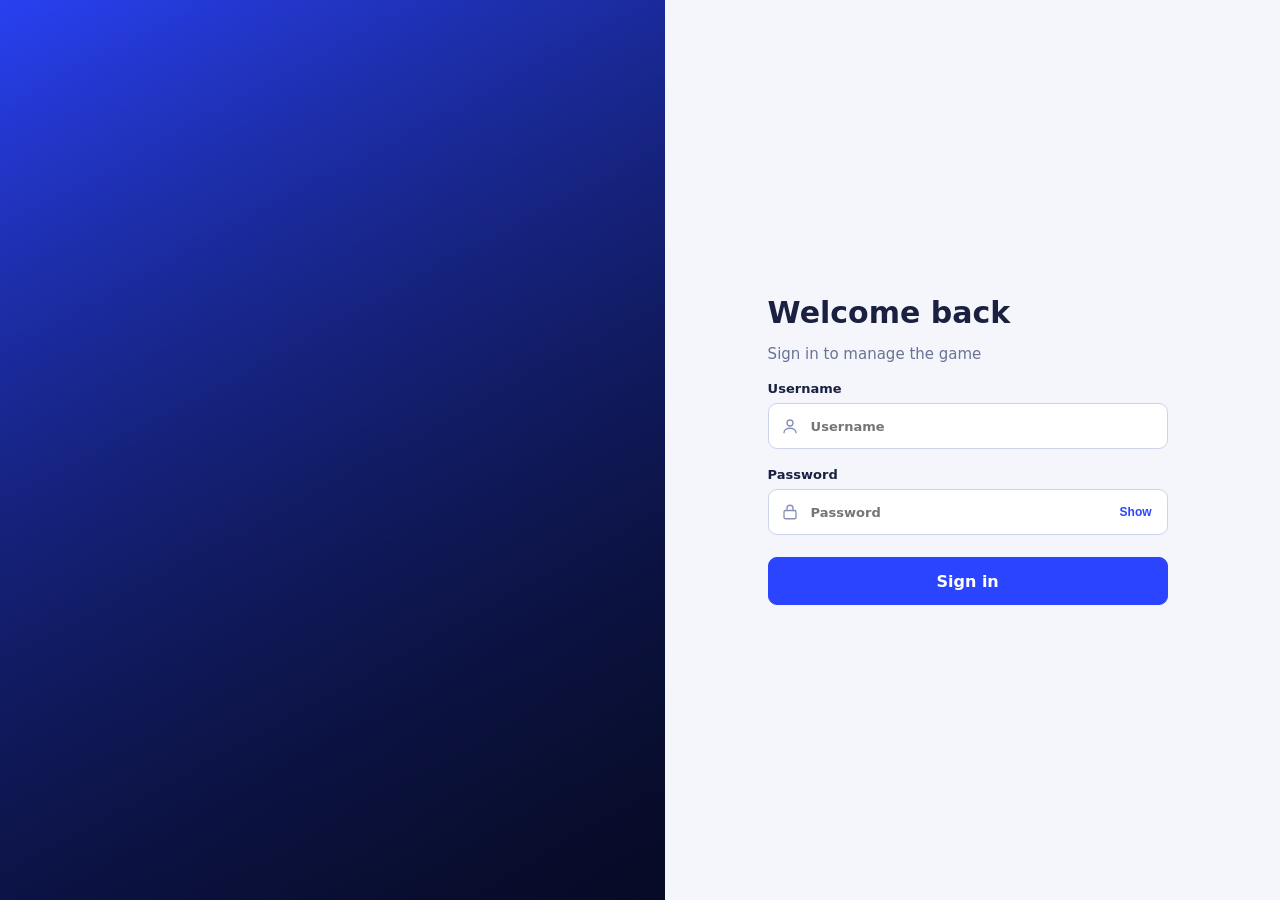
==== static/admin/index.html @ 200367bf "First Push" ====
<!doctype html>
<html lang="en">
<head>
<meta charset="utf-8">
<meta name="viewport" content="width=device-width, initial-scale=1">
<title>Admin</title>
<link rel="icon" id="favicon" href="data:,">
<link rel="stylesheet" href="admin.css">
</head>
<body>
<div id="login" class="login split" hidden>
  <aside class="login-brand">
    <div class="lb-top"><img id="loginLogo" alt="" hidden><span id="loginBrandName"></span></div>
    <div class="lb-mid">
      <h2 id="loginClient"></h2>
      <ul id="loginFeatures"></ul>
    </div>
    <div class="lb-foot" id="loginFooter"></div>
  </aside>
  <main class="login-main">
    <form id="loginForm" class="login-card" autocomplete="on">
      <img id="loginLogoSmall" alt="" hidden>
      <h1 id="loginTitle">Welcome back</h1>
      <p class="muted" id="loginSub">Sign in to manage the game</p>
      <label>Username
        <span class="inp"><svg viewBox="0 0 24 24" width="18" height="18" fill="none" stroke="currentColor" stroke-width="1.8" stroke-linecap="round" stroke-linejoin="round"><circle cx="12" cy="8" r="4"/><path d="M4 21c0-4 4-6 8-6s8 2 8 6"/></svg>
        <input name="username" autocomplete="username" required autofocus placeholder="Username"></span></label>
      <label>Password
        <span class="inp"><svg viewBox="0 0 24 24" width="18" height="18" fill="none" stroke="currentColor" stroke-width="1.8" stroke-linecap="round" stroke-linejoin="round"><rect x="4" y="10" width="16" height="11" rx="2"/><path d="M8 10V7a4 4 0 0 1 8 0v3"/></svg>
        <input name="password" type="password" autocomplete="current-password" required placeholder="Password">
        <button type="button" id="pwToggle" class="eye" aria-label="Show password" tabindex="-1">Show</button></span></label>
      <div id="capsHint" class="hint" hidden>Caps Lock is on</div>
      <div id="loginError" class="error" hidden></div>
      <button class="btn primary big" type="submit" id="loginBtn">Sign in</button>
      <div class="login-foot-small" id="loginFooterSmall"></div>
    </form>
  </main>
</div>

<div id="app" hidden>
  <aside id="sidebar">
    <div class="brand"><img id="brandLogo" alt="" hidden><span id="brandName">Admin</span></div>
    <nav id="nav"></nav>
    <div class="side-foot">
      <div id="who" class="muted"></div>
      <button class="btn small ghost" id="pwBtn" type="button">Change password</button>
      <button class="btn small ghost" id="logoutBtn" type="button">Sign out</button>
      <a class="btn small ghost" href="/game/" target="_blank" rel="noopener">Open game ↗</a>
    </div>
  </aside>
  <main id="main"></main>
</div>

<div id="modalRoot"></div>
<div id="toasts"></div>
<script src="core.js"></script>
<script src="pages-content.js"></script>
<script src="pages-brand.js"></script>
<script src="pages-system.js"></script>
<script src="boot.js"></script>
</body>
</html>
---- static/admin/admin.css ----
:root { --primary:#2b44ff; --bg:#f4f6fb; --panel:#fff; --text:#1a2040; --muted:#6a7394; --line:#e3e7f3; --ok:#12a150; --warn:#d98200; --bad:#d6304a;
  --radius:12px; font-family:'Inter','Segoe UI',system-ui,-apple-system,Arial,sans-serif; }
* { box-sizing:border-box; }
html, body { margin:0; background:var(--bg); color:var(--text); font-size:15px; }
[hidden] { display:none !important; }
h1,h2,h3 { margin:0 0 .5em; } h1 { font-size:24px; } h2 { font-size:19px; } h3 { font-size:16px; }
a { color:var(--primary); }
.muted { color:var(--muted); } .error { color:var(--bad); background:#fdecef; padding:8px 12px; border-radius:8px; margin:8px 0; white-space:pre-line; }
.ok-text { color:var(--ok); } .warn-text { color:var(--warn); }


#app { display:flex; min-height:100vh; }
#sidebar { width:230px; background:#0f1536; color:#dfe4ff; display:flex; flex-direction:column; position:sticky; top:0; height:100vh; flex-shrink:0; }
.brand { padding:20px 18px; font-weight:800; font-size:17px; display:flex; gap:10px; align-items:center; } .brand img { max-height:34px; max-width:60px; }
#nav { flex:1; overflow:auto; padding:0 10px; }
#nav a { display:block; padding:10px 12px; border-radius:9px; color:#c3caf5; text-decoration:none; margin-bottom:2px; cursor:pointer; }
#nav a:hover { background:rgba(255,255,255,.07); } #nav a.on { background:var(--primary); color:#fff; font-weight:600; }
.side-foot { padding:14px; display:flex; flex-direction:column; gap:8px; font-size:13px; } .side-foot .btn { text-align:center; }
#main { flex:1; padding:28px 34px 60px; min-width:0; max-width:1500px; }

.panel { background:var(--panel); border-radius:var(--radius); padding:20px; box-shadow:0 1px 3px rgba(20,30,80,.06); margin-bottom:20px; }
.row { display:flex; gap:14px; flex-wrap:wrap; align-items:center; } .row.end { justify-content:flex-end; } .grow { flex:1; }
.head { display:flex; justify-content:space-between; align-items:center; gap:12px; flex-wrap:wrap; margin-bottom:18px; }
.grid2 { display:grid; grid-template-columns:1fr 1fr; gap:14px 20px; } .grid3 { display:grid; grid-template-columns:repeat(3,1fr); gap:14px 20px; }
.grid4 { display:grid; grid-template-columns:repeat(4,1fr); gap:14px 20px; }
@media (max-width:1000px) { .grid2,.grid3,.grid4 { grid-template-columns:1fr; } #sidebar { width:64px; } #sidebar .brand span, .side-foot { display:none; } #nav a { padding:10px 6px; font-size:11px; } }
@media (max-width:700px) { #app { flex-direction:column; } #sidebar { width:100%; height:auto; position:static; } #nav { display:flex; overflow:auto; } #main { padding:16px; } }

label.f { display:block; font-weight:600; font-size:13px; } label.f > span { display:block; margin-bottom:5px; color:var(--muted); font-weight:600; }
label.f small { display:block; color:var(--muted); font-weight:400; margin-top:4px; }
input, select, textarea { width:100%; padding:9px 11px; border:1px solid #cdd3ea; border-radius:9px; font:inherit; background:#fff; color:var(--text); }
input:focus, select:focus, textarea:focus { outline:2px solid color-mix(in srgb,var(--primary) 35%,transparent); border-color:var(--primary); }
input[type=checkbox], input[type=radio] { width:auto; } input[type=color] { padding:2px; height:38px; width:64px; } input[type=range] { padding:0; }
textarea { min-height:80px; resize:vertical; } .rtl { direction:rtl; text-align:right; }
.check { display:flex; gap:8px; align-items:center; font-weight:600; font-size:14px; }

.btn { display:inline-block; border:1px solid #cdd3ea; background:#fff; color:var(--text); padding:9px 16px; border-radius:9px; cursor:pointer; font:inherit; font-weight:600; text-decoration:none; }
.btn:hover { background:#f0f3ff; } .btn.primary { background:var(--primary); border-color:var(--primary); color:#fff; } .btn.primary:hover { filter:brightness(1.08); }
.btn.danger { color:var(--bad); border-color:#f1c2cb; } .btn.danger:hover { background:#fdecef; } .btn.small { padding:5px 10px; font-size:13px; }
.btn.ghost { background:transparent; border-color:rgba(255,255,255,.2); color:#dfe4ff; } .btn.ghost:hover { background:rgba(255,255,255,.08); }
.btn[disabled] { opacity:.5; cursor:not-allowed; }

table { width:100%; border-collapse:collapse; } th, td { text-align:left; padding:10px 10px; border-bottom:1px solid var(--line); vertical-align:middle; }
th { font-size:12px; text-transform:uppercase; letter-spacing:.04em; color:var(--muted); white-space:nowrap; } th.sort { cursor:pointer; } th.sort:hover { color:var(--primary); }
tr:hover td { background:#fafbff; } .tbl-wrap { overflow-x:auto; } td .thumb { width:56px; height:42px; object-fit:contain; background:#eef1fb; border-radius:6px; display:block; }
td.actions { white-space:nowrap; text-align:right; } td.actions .btn { margin-left:4px; }
.badge { display:inline-block; padding:2px 10px; border-radius:20px; font-size:12px; font-weight:700; background:#e9ecf8; color:#3b4470; }
.badge.published,.badge.ok { background:#d8f5e5; color:#0b6b36; } .badge.draft { background:#fff0d1; color:#8a5a00; } .badge.unpublished,.badge.off { background:#e8e9ef; color:#555b78; }
.badge.bad { background:#fdecef; color:var(--bad); } .badge.sim { background:#ece4ff; color:#5a35c4; }
.pager { display:flex; gap:10px; align-items:center; justify-content:flex-end; margin-top:14px; }

.cards { display:grid; grid-template-columns:repeat(auto-fill,minmax(220px,1fr)); gap:16px; }
.card { background:var(--panel); border-radius:var(--radius); padding:14px; box-shadow:0 1px 3px rgba(20,30,80,.08); display:flex; flex-direction:column; gap:8px; }
.card .img { height:130px; background:#eef1fb; border-radius:9px; display:flex; align-items:center; justify-content:center; overflow:hidden; } .card .img img { max-width:100%; max-height:100%; object-fit:contain; }
.stat { background:var(--panel); border-radius:var(--radius); padding:18px; box-shadow:0 1px 3px rgba(20,30,80,.06); } .stat b { display:block; font-size:30px; margin-top:4px; } .stat span { color:var(--muted); font-size:13px; font-weight:600; }

#modalRoot .overlay { position:fixed; inset:0; background:rgba(10,15,40,.55); display:flex; align-items:flex-start; justify-content:center; padding:4vh 16px; overflow:auto; z-index:100; }
.modal { background:var(--panel); border-radius:16px; width:min(var(--w,820px),100%); box-shadow:0 20px 70px rgba(0,0,0,.35); }
.modal > header { padding:18px 22px; border-bottom:1px solid var(--line); display:flex; justify-content:space-between; align-items:center; } .modal > header h2 { margin:0; }
.modal > .body { padding:22px; } .modal > footer { padding:14px 22px; border-top:1px solid var(--line); display:flex; gap:10px; justify-content:flex-end; flex-wrap:wrap; }
.x { background:none; border:0; font-size:26px; cursor:pointer; color:var(--muted); line-height:1; }
#toasts { position:fixed; bottom:20px; right:20px; display:flex; flex-direction:column; gap:10px; z-index:300; }
.toast { background:#1a2040; color:#fff; padding:12px 18px; border-radius:10px; box-shadow:0 8px 30px rgba(0,0,0,.3); max-width:420px; white-space:pre-line; } .toast.bad { background:var(--bad); } .toast.ok { background:var(--ok); }

.pick { display:flex; gap:12px; align-items:center; } .pick .pv { width:96px; height:72px; background:#eef1fb; border-radius:9px; display:flex; align-items:center; justify-content:center; overflow:hidden; border:1px dashed #b7c0e6; } .pv img { max-width:100%; max-height:100%; object-fit:contain; }
.opt-row { display:grid; grid-template-columns:30px 1fr 1fr 34px; gap:10px; align-items:center; margin-bottom:8px; }
.sw { display:inline-block; width:18px; height:18px; border-radius:50%; border:1px solid rgba(0,0,0,.15); margin-right:3px; vertical-align:middle; }
.tabs { display:flex; gap:6px; margin-bottom:16px; flex-wrap:wrap; } .tabs a { padding:8px 16px; border-radius:20px; background:#e9ecf8; cursor:pointer; font-weight:600; font-size:14px; } .tabs a.on { background:var(--primary); color:#fff; }
.kv { display:grid; grid-template-columns:200px 1fr; gap:8px 14px; font-size:14px; } .kv dt { color:var(--muted); font-weight:600; } .kv dd { margin:0; }
.picker-grid { display:grid; grid-template-columns:repeat(auto-fill,minmax(130px,1fr)); gap:10px; max-height:55vh; overflow:auto; }
.picker-grid .it { border:2px solid transparent; border-radius:10px; background:#eef1fb; padding:6px; cursor:pointer; height:110px; display:flex; align-items:center; justify-content:center; } .picker-grid .it:hover { border-color:var(--primary); } .picker-grid img { max-width:100%; max-height:100%; object-fit:contain; }

/* theme editor */
.theme-layout { display:grid; grid-template-columns:minmax(0,1fr) 360px; gap:22px; } @media (max-width:1100px) { .theme-layout { grid-template-columns:1fr; } }
.swatch-grid { display:grid; grid-template-columns:repeat(auto-fill,minmax(210px,1fr)); gap:10px 16px; } .swatch-grid label { display:flex; align-items:center; gap:10px; font-size:13px; font-weight:600; }
.tprev { position:sticky; top:12px; border-radius:14px; overflow:hidden; aspect-ratio:16/10; padding:14px; display:flex; flex-direction:column; align-items:center; gap:8px; color:var(--p-text); font-size:12px; }
.tprev .t { font-weight:800; font-size:20px; color:var(--p-title); } .tprev .line { width:70px; height:3px; background:var(--p-line); border-radius:2px; }
.tprev .c { background:var(--p-card); width:34%; height:16%; } .tprev .b { color:var(--p-btntext); background:var(--p-btn); width:70%; padding:5px; text-align:center; font-weight:700; } .tprev .b.sel { box-shadow:0 0 0 3px var(--p-sel); }
.tprev .burst { background:var(--p-burst); color:var(--p-bursttext); font-weight:800; padding:6px 16px; clip-path:polygon(50% 0,60% 12%,75% 4%,78% 20%,95% 20%,88% 36%,100% 50%,88% 64%,95% 80%,78% 80%,75% 96%,60% 88%,50% 100%,40% 88%,25% 96%,22% 80%,5% 80%,12% 64%,0 50%,12% 36%,5% 20%,22% 20%,25% 4%,40% 12%); text-align:center; }
.tprev .row2 { display:flex; gap:6px; width:100%; justify-content:center; } .tprev .ok,.tprev .no { padding:3px 10px; color:#fff; font-weight:700; font-size:11px; }
.diag { background:#0b1030; border-radius:12px; width:100%; height:420px; display:block; }
.sim-screen { background:#0d1445; border:2px solid #4457d6; border-radius:8px; aspect-ratio:16/9; width:100%; max-width:480px; position:relative; cursor:crosshair; } .sim-screen .dot { position:absolute; width:14px; height:14px; margin:-7px; border-radius:50%; background:#ffd814; pointer-events:none; }

/* ---- cards: consistent heights and aligned action buttons */
.cards { grid-template-columns:repeat(auto-fill,minmax(250px,1fr)); align-items:stretch; }
.card { gap:10px; } .card-title { min-height:44px; }
.card-actions { display:grid; grid-template-columns:1fr 1fr; gap:8px; margin-top:auto; padding-top:4px; }
.card-actions .btn { width:100%; text-align:center; display:inline-flex; align-items:center; justify-content:center; margin:0; }
.card-actions .wide { grid-column:1 / -1; }
.row.tight { gap:6px; }
/* ---- tables */
.qtable { table-layout:auto; } .qtable td { vertical-align:middle; }
.qcell { display:flex; gap:12px; align-items:center; min-width:260px; } .qt { line-height:1.35; }
.thumb.text { display:flex; align-items:center; justify-content:center; font-weight:800; color:var(--muted); width:56px; height:42px; background:#eef1fb; border-radius:6px; flex-shrink:0; }
td .thumb { flex-shrink:0; }
.small { font-size:12px; } .nowrap { white-space:nowrap; }
td.actions { text-align:right; white-space:nowrap; width:1%; } .btn-row { display:inline-flex; gap:6px; align-items:center; justify-content:flex-end; }
.menu { position:relative; display:inline-block; } .menu-list { position:absolute; right:0; top:calc(100% + 4px); background:#fff; border:1px solid var(--line); border-radius:10px; box-shadow:0 10px 30px rgba(20,30,80,.2); min-width:160px; z-index:50; padding:4px; display:flex; flex-direction:column; }
.menu-list[hidden] { display:none; } .menu-list > * { text-align:left; padding:8px 12px; border:0; background:none; border-radius:7px; font:inherit; color:var(--text); cursor:pointer; text-decoration:none; }
.menu-list > *:hover { background:#f0f3ff; } .menu-list .danger { color:var(--bad); }
.help { background:#eef2ff; border:1px solid #d6defc; color:#2a3566; padding:12px 16px; border-radius:10px; margin:0 0 18px; line-height:1.5; }
details.adv { margin-top:14px; border:1px solid var(--line); border-radius:10px; padding:10px 14px; } details.adv summary { cursor:pointer; font-weight:600; color:var(--muted); } details.adv textarea { font-family:ui-monospace,Consolas,monospace; margin-top:6px; }

/* ---- sidebar redesign */
#sidebar { background:linear-gradient(180deg,#0f1536 0%,#0a0f2c 100%); width:250px; }
.brand { padding:22px 20px 18px; font-size:16px; letter-spacing:.2px; border-bottom:1px solid rgba(255,255,255,.07); margin-bottom:10px; }
#nav { padding:6px 12px; }
.nav-group { margin:18px 10px 6px; font-size:11px; font-weight:700; letter-spacing:.09em; text-transform:uppercase; color:#6d78b8; }
#nav a { display:flex; align-items:center; gap:12px; padding:10px 12px; border-radius:10px; color:#b9c1ee; margin-bottom:2px; font-size:14.5px; position:relative; transition:background .15s,color .15s; }
#nav a .ico { display:inline-flex; color:#7f8ad0; } #nav a:hover { background:rgba(255,255,255,.06); color:#fff; } #nav a:hover .ico { color:#fff; }
#nav a.on { background:linear-gradient(90deg,color-mix(in srgb,var(--primary) 85%,#000),var(--primary)); color:#fff; font-weight:600; box-shadow:0 6px 18px color-mix(in srgb,var(--primary) 40%,transparent); } #nav a.on .ico { color:#fff; }
#nav a:focus-visible { outline:2px solid #fff; outline-offset:1px; }
.side-foot { border-top:1px solid rgba(255,255,255,.07); padding:14px 16px 16px; gap:6px; flex-direction:row; flex-wrap:wrap; align-items:center; }
#who { width:100%; margin-bottom:4px; color:#8f9ad8; font-size:12.5px; } .side-foot .btn { flex:1 1 auto; width:auto; padding:6px 10px; }
@media (max-width:1000px) { #sidebar { width:70px; } #nav a span:not(.ico) { display:none; } #nav a { justify-content:center; } .nav-group { display:none; } }
/* ---- dashboard */
.stat-grid { display:grid; grid-template-columns:repeat(auto-fit,minmax(220px,1fr)); gap:16px; margin-bottom:20px; }
.stat-card { background:var(--panel); border-radius:14px; padding:18px; display:flex; gap:16px; align-items:center; box-shadow:0 1px 3px rgba(20,30,80,.06); border:1px solid var(--line); }
.stat-card b { display:block; font-size:30px; line-height:1.15; margin:2px 0; } .stat-label { color:var(--muted); font-size:13px; font-weight:600; } .stat-sub { color:var(--muted); font-size:12.5px; }
.stat-ico { width:48px; height:48px; border-radius:13px; display:flex; align-items:center; justify-content:center; flex-shrink:0; }
.stat-card.blue .stat-ico { background:#e6ebff; color:#2b44ff; } .stat-card.green .stat-ico { background:#dcf6e8; color:#12a150; } .stat-card.amber .stat-ico { background:#fff0d1; color:#c77700; } .stat-card.violet .stat-ico { background:#ece4ff; color:#6a3fe0; }
.dash-grid { display:grid; grid-template-columns:3fr 2fr; gap:20px; margin-bottom:0; } @media (max-width:1100px) { .dash-grid { grid-template-columns:1fr; } }
.bars { display:flex; align-items:flex-end; gap:10px; height:170px; padding-top:10px; } .bar { flex:1; height:100%; display:flex; flex-direction:column; justify-content:flex-end; align-items:center; gap:6px; }
.bar i { display:block; width:100%; max-width:38px; border-radius:8px 8px 3px 3px; background:linear-gradient(180deg,var(--primary),color-mix(in srgb,var(--primary) 55%,#fff)); min-height:6px; } .bar span { font-size:11px; color:var(--muted); }
.meter-row { padding:10px 0; border-bottom:1px solid var(--line); } .meter-row:last-child { border:0; } .meter-top { display:flex; justify-content:space-between; gap:12px; margin-bottom:6px; }
.meter { height:8px; background:#e9ecf8; border-radius:6px; overflow:hidden; margin-bottom:4px; } .meter i { display:block; height:100%; background:linear-gradient(90deg,#ff6b81,#ffb020 50%,#19c37d); background-size:200px 100%; border-radius:6px; }
.checklist { display:flex; flex-direction:column; gap:8px; } .check-item { display:flex; gap:12px; align-items:center; padding:10px 12px; border:1px solid var(--line); border-radius:10px; cursor:pointer; color:var(--text); text-decoration:none; } .check-item:hover { background:#f6f8ff; }
.tick { width:22px; height:22px; border-radius:50%; border:2px solid #c3cae8; display:inline-flex; align-items:center; justify-content:center; font-size:13px; color:#fff; flex-shrink:0; } .check-item.done .tick { background:var(--ok); border-color:var(--ok); } .check-item.done { color:var(--muted); }
.card { border:1px solid var(--line); transition:box-shadow .15s, transform .15s; } .card:hover { box-shadow:0 8px 24px rgba(20,30,80,.12); transform:translateY(-2px); }
.tick.na { border-color:transparent; color:var(--muted); font-size:20px; }

/* ---- scrollbars: slim, rounded, theme-aware */
* { scrollbar-width:thin; scrollbar-color:#c3cae8 transparent; }
*::-webkit-scrollbar { width:10px; height:10px; } *::-webkit-scrollbar-track { background:transparent; }
*::-webkit-scrollbar-thumb { background:#c3cae8; border-radius:10px; border:3px solid transparent; background-clip:content-box; }
*::-webkit-scrollbar-thumb:hover { background:var(--primary); background-clip:content-box; border:3px solid transparent; }
*::-webkit-scrollbar-corner { background:transparent; }
#nav { scrollbar-color:rgba(255,255,255,.22) transparent; overflow-y:auto; overflow-x:hidden; }
#nav::-webkit-scrollbar { width:8px; } #nav::-webkit-scrollbar-thumb { background:rgba(255,255,255,.2); border:2px solid transparent; background-clip:content-box; }
#nav::-webkit-scrollbar-thumb:hover { background:rgba(255,255,255,.45); background-clip:content-box; border:2px solid transparent; }
html { scrollbar-gutter:stable; }

/* ---- login screen ---- */
.login { --l1:var(--primary); --l2:#0b1238; min-height:100vh; display:grid; grid-template-columns:minmax(0,1.1fr) minmax(0,1fr); background:var(--panel); }
.login[hidden] { display:none; }
.login-brand { position:relative; overflow:hidden; color:#fff; padding:44px 52px; display:flex; flex-direction:column; justify-content:space-between;
  background:linear-gradient(145deg,var(--l1),var(--l2)); }
.login-brand::before { content:""; position:absolute; inset:0; background:var(--lbg,none) center/cover no-repeat; opacity:.55; }
.login-brand::after { content:""; position:absolute; inset:0; background:linear-gradient(160deg,rgba(0,0,0,.05),rgba(5,8,30,.72)); }
.login-brand > * { position:relative; z-index:1; }
.lb-top { display:flex; align-items:center; gap:14px; font-size:20px; font-weight:800; letter-spacing:.2px; }
.lb-top img { max-height:48px; max-width:160px; }
.lb-mid h2 { font-size:38px; line-height:1.15; margin:0 0 26px; font-weight:800; max-width:15ch; }
.lb-mid ul { list-style:none; margin:0; padding:0; display:grid; gap:14px; }
.lb-mid li { display:flex; align-items:center; gap:12px; font-size:16px; opacity:.95; }
.lb-mid li::before { content:"✓"; flex:none; width:26px; height:26px; border-radius:50%; background:rgba(255,255,255,.18); display:grid; place-items:center; font-size:14px; font-weight:700; }
.lb-foot { font-size:13px; opacity:.75; }
.login-main { display:flex; align-items:center; justify-content:center; padding:32px 24px; background:var(--bg,#f4f6fb); }
.login-card { width:min(400px,100%); }
.login-card h1 { font-size:30px; margin:0 0 6px; }
.login-card > img { max-height:52px; margin-bottom:18px; }
.login-card label { display:block; margin:18px 0 0; font-weight:600; font-size:13px; }
.login-card .inp { position:relative; display:flex; align-items:center; margin-top:7px; }
.login-card .inp svg { position:absolute; left:13px; color:#8892b8; pointer-events:none; }
.login-card .inp input { margin:0; padding-left:42px; height:46px; padding-right:62px; }
.login-card .eye { position:absolute; right:8px; background:none; border:0; color:var(--primary); font-weight:700; font-size:12px; cursor:pointer; padding:6px 8px; border-radius:8px; }
.login-card .eye:hover { background:rgba(0,0,0,.05); }
.login-card .hint { margin-top:8px; font-size:12px; color:#b36b00; }
.login-card .error { margin-top:14px; }
.login-card .big { width:100%; height:48px; margin-top:22px; font-size:16px; justify-content:center; }
.login-card .big[disabled] { opacity:.7; cursor:progress; }
.login-foot-small { margin-top:22px; text-align:center; font-size:12px; color:#8892b8; }
/* centered variant: full-bleed brand backdrop with a floating card */
.login.centered { display:flex; align-items:center; justify-content:center; padding:24px; position:relative; background:linear-gradient(145deg,var(--l1),var(--l2)); }
.login.centered::before { content:""; position:absolute; inset:0; background:var(--lbg,none) center/cover no-repeat; opacity:.6; }
.login.centered .login-brand { display:none; }
.login.centered .login-main { position:relative; background:var(--panel); border-radius:22px; padding:38px 34px; box-shadow:0 30px 80px rgba(0,0,0,.35); width:min(440px,100%); }
@media (max-width:860px) { .login.split { grid-template-columns:1fr; } .login.split .login-brand { display:none; } }
@media (min-width:861px) { .login.split #loginLogoSmall { display:none; } }
@media (min-width:861px) { .login.split .login-foot-small { display:none; } }
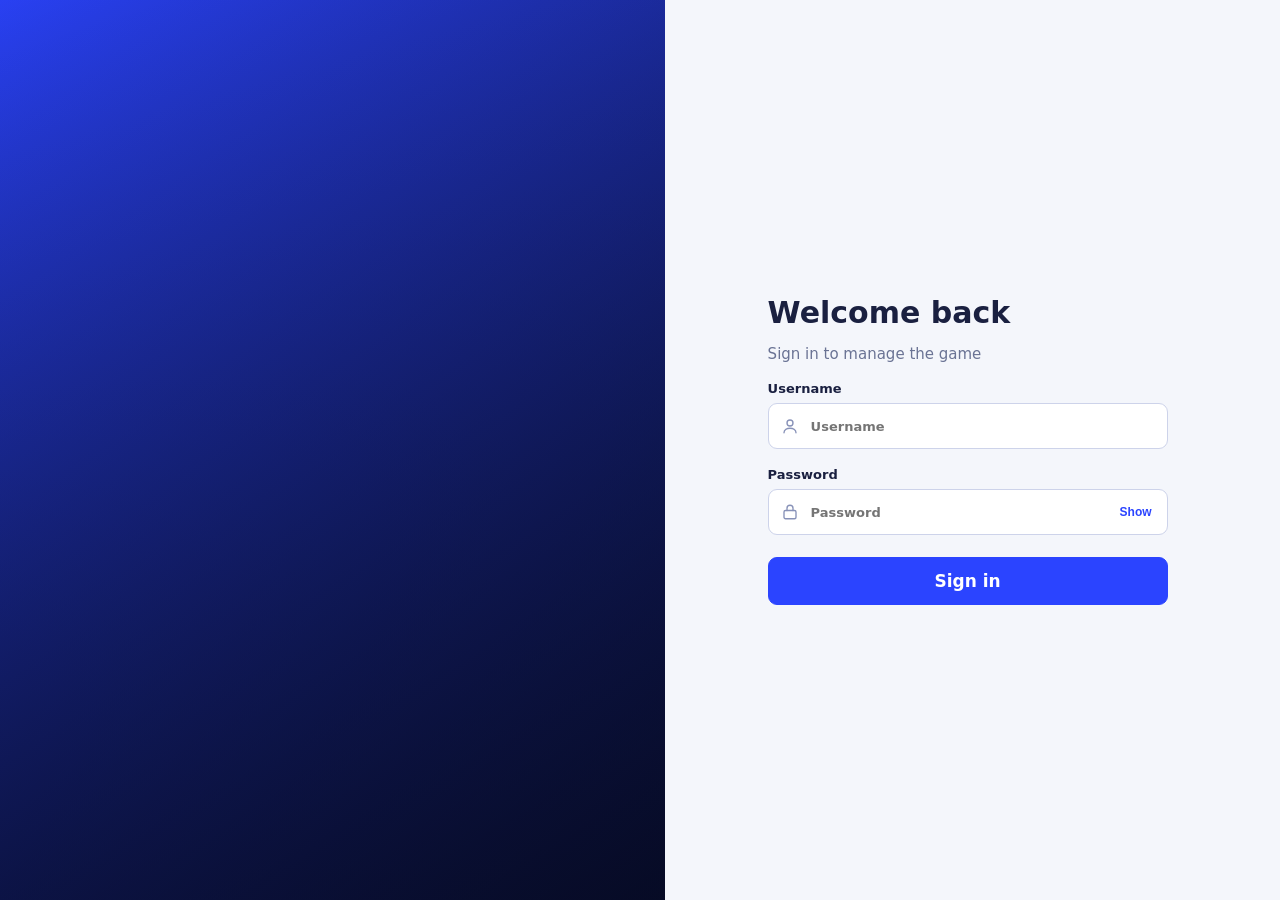
==== commit c74255ba: "Remote LiDAR relay (S2/S3)" ====
--- a/static/admin/index.html
+++ b/static/admin/index.html
@@ -4,7 +4,12 @@
 <meta charset="utf-8">
 <meta name="viewport" content="width=device-width, initial-scale=1">
 <title>Admin</title>
-<link rel="icon" id="favicon" href="data:,">
+<link rel="icon" id="favicon" type="image/svg+xml" href="/static/brand/favicon.svg">
+<link rel="icon" type="image/png" sizes="32x32" href="/static/brand/favicon-32.png">
+<link rel="alternate icon" href="/static/brand/favicon.ico">
+<link rel="apple-touch-icon" href="/static/brand/apple-touch-icon.png">
+<link rel="manifest" href="/static/brand/site.webmanifest">
+<meta name="theme-color" content="#4F6BFF">
 <link rel="stylesheet" href="admin.css">
 </head>
 <body>
@@ -54,8 +59,10 @@
 <div id="modalRoot"></div>
 <div id="toasts"></div>
 <script src="core.js"></script>
+<script src="pages-games.js"></script>
 <script src="pages-content.js"></script>
 <script src="pages-brand.js"></script>
+<script src="pages-ops.js"></script>
 <script src="pages-system.js"></script>
 <script src="boot.js"></script>
 </body>
--- a/static/admin/admin.css
+++ b/static/admin/admin.css
@@ -178,3 +178,28 @@
 @media (max-width:860px) { .login.split { grid-template-columns:1fr; } .login.split .login-brand { display:none; } }
 @media (min-width:861px) { .login.split #loginLogoSmall { display:none; } }
 @media (min-width:861px) { .login.split .login-foot-small { display:none; } }
+
+/* games */
+.game-grid { display: grid; grid-template-columns: repeat(auto-fill, minmax(430px, 1fr)); gap: 16px; }
+.game-card.off { opacity: .65; }
+.game-card code { font-size: 12px; background: rgba(127,127,127,.12); padding: 2px 6px; border-radius: 6px; }
+.field .row.tight > .check.small { font-size: 12px; white-space: nowrap; }
+
+.game-card .btn { white-space: nowrap; }
+.game-card .rtl { text-align: start; }
+
+/* upload progress (asset picker) */
+.upprog { width:100%; margin-top:10px; } .uptrack { height:8px; background:#e3e8f7; border-radius:99px; overflow:hidden; margin-bottom:6px; }
+.upbar { height:100%; width:0; background:var(--primary); border-radius:99px; transition:width .15s linear; }
+.btn:disabled { opacity:.65; cursor:progress; }
+
+/* ---- event tools: import wizard, claims, system card */
+.ok-txt { color:#127a43; } .bad-txt { color:#b42318; }
+.imp-grid { display:grid; grid-template-columns:repeat(auto-fit,minmax(260px,1fr)); gap:12px 18px; margin-top:10px; }
+.imp-table { max-height:300px; overflow:auto; margin-top:8px; border:1px solid #e3e8f7; border-radius:10px; } .imp-table td, .imp-table th { font-size:13px; vertical-align:top; }
+.imp-problems { color:#b42318; margin:6px 0 0 18px; padding:0; } .imp-done { background:#eaf8f0; border-radius:12px; padding:14px 18px; margin-top:10px; } .imp-done h3 { margin:0 0 6px; color:#127a43; }
+.claim-box .row { gap:10px; } .claim-input { font-size:30px; letter-spacing:.18em; text-transform:uppercase; max-width:300px; text-align:center; font-weight:800; }
+.claim-result { margin-top:16px; } .claim-card { border-radius:14px; padding:18px 22px; border:2px solid #e3e8f7; } .claim-card.ready { border-color:#27a862; background:#f1fbf5; } .claim-card.done { border-color:#e0a100; background:#fff9e8; } .claim-card.bad { border-color:#d92d20; background:#fff1f0; }
+.claim-code { font-size:38px; font-weight:900; letter-spacing:.2em; } .btn.big { padding:12px 22px; font-size:17px; }
+.sys-row { display:flex; justify-content:space-between; gap:12px; padding:7px 0; border-bottom:1px solid #eef1fa; }
+.bars.hours { height:140px; gap:3px; } .bars.hours .bar span { font-size:10px; }
